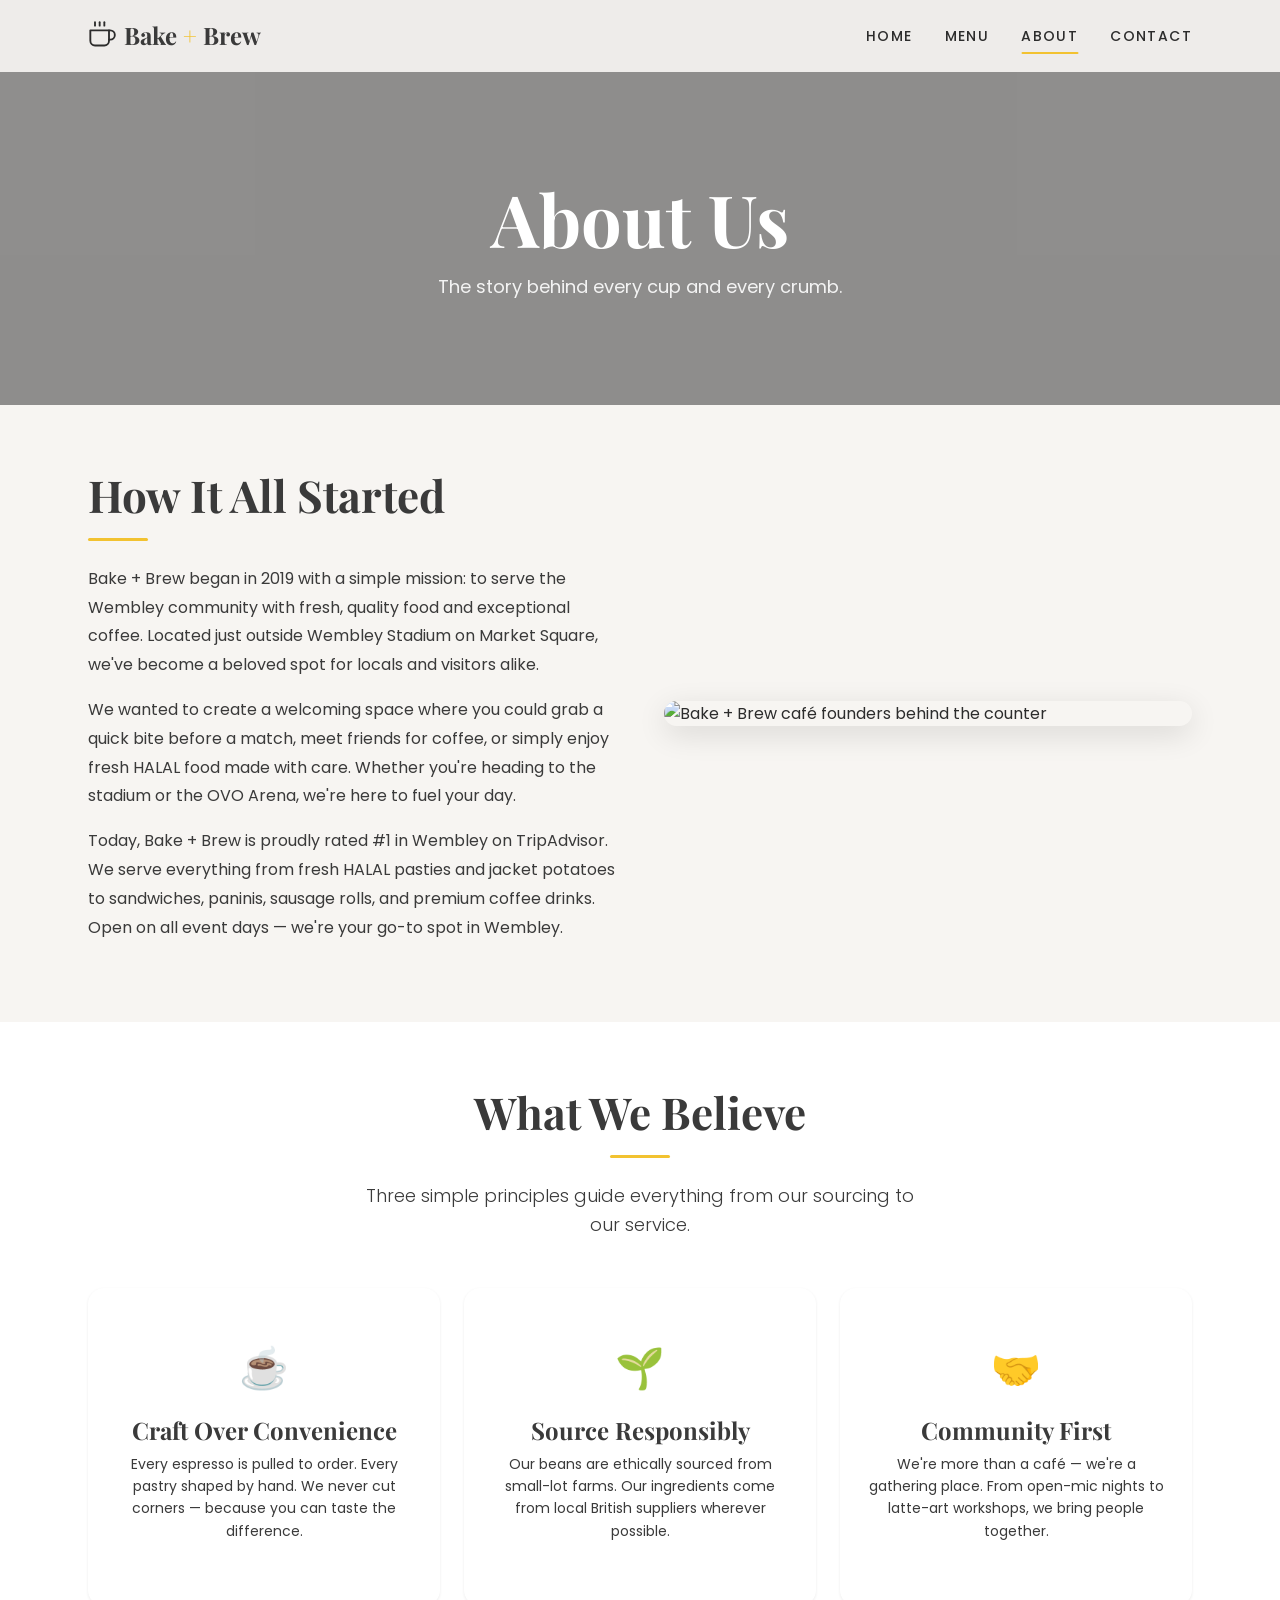
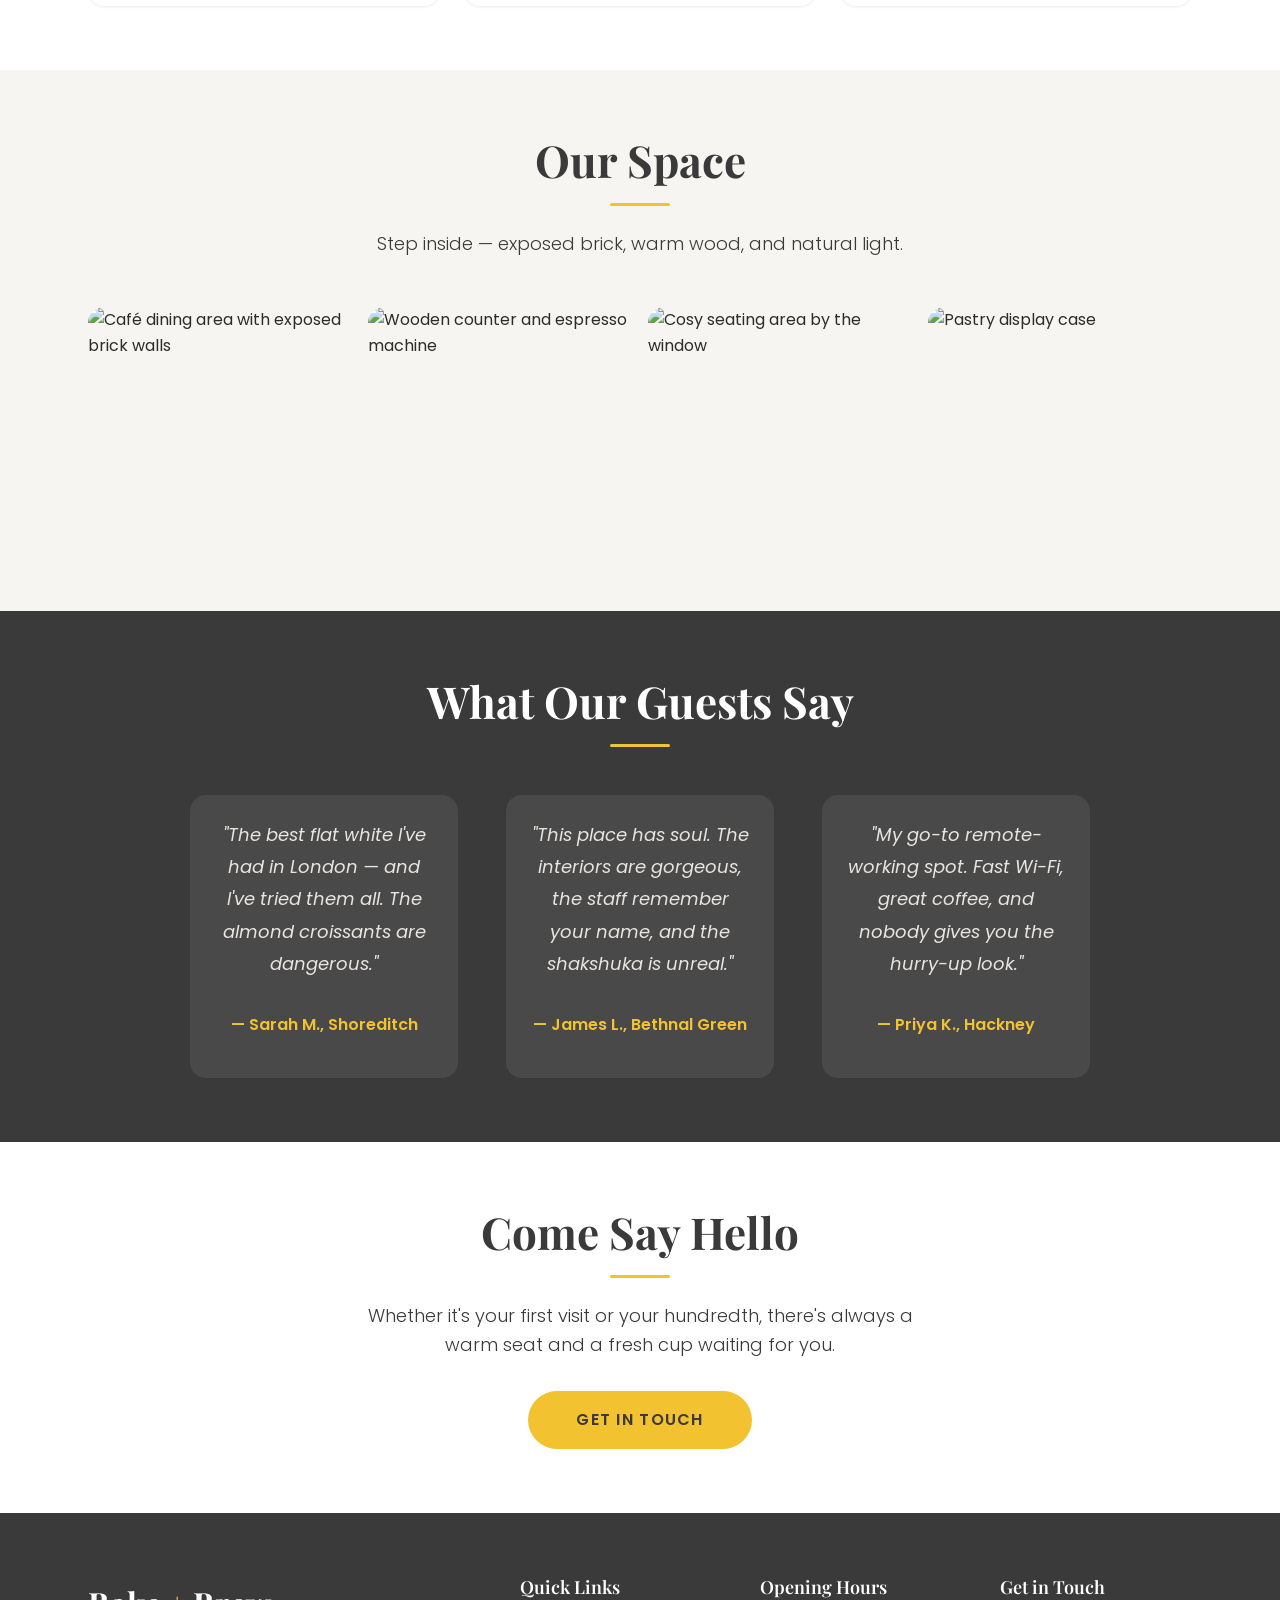
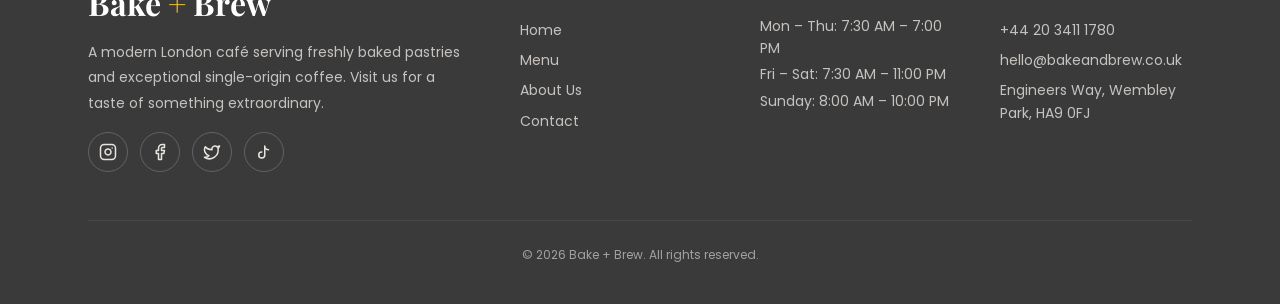
==== about.html @ 1faccddd "Initial commit: Production-ready Bake + Brew website with complete menu, branding, and logo theme" ====
<!DOCTYPE html>
<html lang="en">
<head>
  <meta charset="UTF-8" />
  <meta name="viewport" content="width=device-width, initial-scale=1.0" />

  <!-- SEO Meta -->
  <title>About | Bake + Brew — Our Story</title>
  <meta name="description" content="Learn about Bake + Brew — rated #1 in Wembley on TripAdvisor. Serving fresh HALAL food and coffee near Wembley Stadium since 2019." />

  <!-- Favicon -->
  <link rel="icon" href="images/favicon.ico" type="image/x-icon" />

  <!-- Stylesheet -->
  <link rel="stylesheet" href="css/styles.css" />
</head>

<body>

  <!-- NAVBAR -->
  <div id="navbar"></div>

  <!-- ═══════════════════════════════════════
       PAGE HERO
       ═══════════════════════════════════════ -->
  <header class="page-hero"
          style="background: url('https://images.unsplash.com/photo-1554118811-1e0d58224f24?w=1600&q=80') center/cover no-repeat;">
    <div>
      <h1>About Us</h1>
      <p>The story behind every cup and every crumb.</p>
    </div>
  </header>

  <!-- ═══════════════════════════════════════
       OUR STORY
       ═══════════════════════════════════════ -->
  <section class="section">
    <div class="container">
      <div class="about-grid">
        <div class="about-content reveal">
          <h2>How It All Started</h2>
          <div class="divider" style="margin-left:0;"></div>
          <p>
            Bake + Brew began in 2019 with a simple mission: to serve the Wembley community with fresh, quality food and exceptional coffee. Located just outside Wembley Stadium on Market Square, we've become a beloved spot for locals and visitors alike.
          </p>
          <p>
            We wanted to create a welcoming space where you could grab a quick bite before a match, meet friends for coffee, or simply enjoy fresh HALAL food made with care. Whether you're heading to the stadium or the OVO Arena, we're here to fuel your day.
          </p>
          <p>
            Today, Bake + Brew is proudly rated #1 in Wembley on TripAdvisor. We serve everything from fresh HALAL pasties and jacket potatoes to sandwiches, paninis, sausage rolls, and premium coffee drinks. Open on all event days — we're your go-to spot in Wembley.
          </p>
        </div>
        <div class="about-image reveal">
          <img src="https://images.unsplash.com/photo-1521017432531-fbd92d768814?w=800&q=80"
               alt="Bake + Brew café founders behind the counter" loading="lazy" />
        </div>
      </div>
    </div>
  </section>

  <!-- ═══════════════════════════════════════
       BRAND PHILOSOPHY
       ═══════════════════════════════════════ -->
  <section class="section section--alt">
    <div class="container">
      <div class="section__header reveal">
        <h2>What We Believe</h2>
        <div class="divider"></div>
        <p class="section__subtitle">
          Three simple principles guide everything from our sourcing to our service.
        </p>
      </div>

      <div class="values-grid">
        <div class="value-card reveal">
          <div class="value-card__icon" aria-hidden="true">☕</div>
          <h4>Craft Over Convenience</h4>
          <p>
            Every espresso is pulled to order. Every pastry shaped by hand.
            We never cut corners — because you can taste the difference.
          </p>
        </div>

        <div class="value-card reveal">
          <div class="value-card__icon" aria-hidden="true">🌱</div>
          <h4>Source Responsibly</h4>
          <p>
            Our beans are ethically sourced from small-lot farms. Our
            ingredients come from local British suppliers wherever possible.
          </p>
        </div>

        <div class="value-card reveal">
          <div class="value-card__icon" aria-hidden="true">🤝</div>
          <h4>Community First</h4>
          <p>
            We're more than a café — we're a gathering place. From open-mic
            nights to latte-art workshops, we bring people together.
          </p>
        </div>
      </div>
    </div>
  </section>

  <!-- ═══════════════════════════════════════
       INTERIOR GALLERY
       ═══════════════════════════════════════ -->
  <section class="section">
    <div class="container">
      <div class="section__header reveal">
        <h2>Our Space</h2>
        <div class="divider"></div>
        <p class="section__subtitle">
          Step inside — exposed brick, warm wood, and natural light.
        </p>
      </div>

      <div class="gallery-grid">
        <div class="gallery-item reveal">
          <img src="https://images.unsplash.com/photo-1517248135467-4c7edcad34c4?w=600&q=80"
               alt="Café dining area with exposed brick walls" loading="lazy" />
          <div class="gallery-item__overlay"><span>Dining Area</span></div>
        </div>
        <div class="gallery-item reveal">
          <img src="https://images.unsplash.com/photo-1453614512568-c4024d13c247?w=600&q=80"
               alt="Wooden counter and espresso machine" loading="lazy" />
          <div class="gallery-item__overlay"><span>The Counter</span></div>
        </div>
        <div class="gallery-item reveal">
          <img src="https://images.unsplash.com/photo-1559925393-8be0ec4767c8?w=600&q=80"
               alt="Cosy seating area by the window" loading="lazy" />
          <div class="gallery-item__overlay"><span>Window Seats</span></div>
        </div>
        <div class="gallery-item reveal">
          <img src="https://images.unsplash.com/photo-1525610553991-2bede1a236e2?w=600&q=80"
               alt="Pastry display case" loading="lazy" />
          <div class="gallery-item__overlay"><span>Pastry Case</span></div>
        </div>
      </div>
    </div>
  </section>

  <!-- ═══════════════════════════════════════
       CUSTOMER EXPERIENCE
       ═══════════════════════════════════════ -->
  <section class="section section--dark">
    <div class="container">
      <div class="section__header reveal">
        <h2>What Our Guests Say</h2>
        <div class="divider"></div>
      </div>

      <div class="featured-grid" style="max-width: 900px; margin: 0 auto;">
        <div class="card reveal" style="background: rgba(255,255,255,0.08); box-shadow: none;">
          <div class="card__body" style="text-align:center;">
            <p class="card__text" style="color: var(--clr-light-grey); font-size: var(--fs-md); font-style: italic; line-height: var(--lh-loose);">
              "The best flat white I've had in London — and I've tried them all.
              The almond croissants are dangerous."
            </p>
            <p style="color: var(--clr-accent); font-weight: var(--fw-semibold); margin-top: var(--space-md);">
              — Sarah M., Shoreditch
            </p>
          </div>
        </div>

        <div class="card reveal" style="background: rgba(255,255,255,0.08); box-shadow: none;">
          <div class="card__body" style="text-align:center;">
            <p class="card__text" style="color: var(--clr-light-grey); font-size: var(--fs-md); font-style: italic; line-height: var(--lh-loose);">
              "This place has soul. The interiors are gorgeous, the staff remember
              your name, and the shakshuka is unreal."
            </p>
            <p style="color: var(--clr-accent); font-weight: var(--fw-semibold); margin-top: var(--space-md);">
              — James L., Bethnal Green
            </p>
          </div>
        </div>

        <div class="card reveal" style="background: rgba(255,255,255,0.08); box-shadow: none;">
          <div class="card__body" style="text-align:center;">
            <p class="card__text" style="color: var(--clr-light-grey); font-size: var(--fs-md); font-style: italic; line-height: var(--lh-loose);">
              "My go-to remote-working spot. Fast Wi-Fi, great coffee,
              and nobody gives you the hurry-up look."
            </p>
            <p style="color: var(--clr-accent); font-weight: var(--fw-semibold); margin-top: var(--space-md);">
              — Priya K., Hackney
            </p>
          </div>
        </div>
      </div>
    </div>
  </section>

  <!-- ═══════════════════════════════════════
       CTA
       ═══════════════════════════════════════ -->
  <section class="section section--alt" style="text-align:center;">
    <div class="container reveal">
      <h2>Come Say Hello</h2>
      <div class="divider"></div>
      <p class="section__subtitle" style="margin-bottom: var(--space-xl);">
        Whether it's your first visit or your hundredth,
        there's always a warm seat and a fresh cup waiting for you.
      </p>
      <a href="contact.html" class="btn btn--primary btn--lg">Get In Touch</a>
    </div>
  </section>

  <!-- FOOTER -->
  <div id="footer"></div>

  <script src="js/main.js"></script>
</body>
</html>
---- css/styles.css ----
/* ============================================
   BAKE + BREW — Main Stylesheet
   ============================================
   Imports variables.css, then defines:
     1. Reset / Base
     2. Typography
     3. Layout Utilities
     4. Logo Component
     5. Navbar
     6. Hero
     7. Sections (generic)
     8. Cards
     9. Featured Items
    10. Gallery
    11. Opening Hours
    12. Location / Map
    13. About Page
    14. Menu Page
    15. Contact Page
    16. Footer
    17. Buttons & Links
    18. Form Elements
    19. Animations & Transitions
    20. Responsive — Tablet
    21. Responsive — Desktop
   ============================================ */

@import url('variables.css');

/* Google Fonts */
@import url('https://fonts.googleapis.com/css2?family=Playfair+Display:ital,wght@0,400;0,600;0,700;1,400&family=Poppins:wght@300;400;500;600;700&display=swap');

/* ──────────────────────────────────────────
   1. RESET / BASE
   ────────────────────────────────────────── */
*,
*::before,
*::after {
  margin: 0;
  padding: 0;
  box-sizing: border-box;
}

html {
  scroll-behavior: smooth;
  -webkit-text-size-adjust: 100%;
}

body {
  font-family: var(--ff-body);
  font-size: var(--fs-base);
  font-weight: var(--fw-regular);
  line-height: var(--lh-normal);
  color: var(--clr-text);
  background-color: var(--clr-bg);
  -webkit-font-smoothing: antialiased;
  -moz-osx-font-smoothing: grayscale;
  overflow-x: hidden;
}

img {
  max-width: 100%;
  height: auto;
  display: block;
}

a {
  text-decoration: none;
  color: inherit;
}

ul, ol {
  list-style: none;
}

button {
  font-family: inherit;
  cursor: pointer;
  border: none;
  background: none;
}

/* ──────────────────────────────────────────
   2. TYPOGRAPHY
   ────────────────────────────────────────── */
h1, h2, h3, h4, h5, h6 {
  font-family: var(--ff-heading);
  font-weight: var(--fw-bold);
  line-height: var(--lh-tight);
  color: var(--clr-primary);
}

h1 { font-size: var(--fs-hero); }
h2 { font-size: var(--fs-2xl); }
h3 { font-size: var(--fs-xl); }
h4 { font-size: var(--fs-lg); }

p {
  margin-bottom: var(--space-md);
}

.text-accent  { color: var(--clr-accent); }
.text-secondary { color: var(--clr-secondary); }
.text-center  { text-align: center; }
.text-uppercase { text-transform: uppercase; letter-spacing: 0.12em; }

/* ──────────────────────────────────────────
   3. LAYOUT UTILITIES
   ────────────────────────────────────────── */
.container {
  width: 100%;
  max-width: var(--max-width);
  margin: 0 auto;
  padding: 0 var(--space-lg);
}

.container--narrow {
  max-width: var(--max-width-sm);
}

.section {
  padding: var(--space-3xl) 0;
}

.section__header {
  text-align: center;
  margin-bottom: var(--space-2xl);
}

.section__header h2 {
  margin-bottom: var(--space-sm);
}

.section__subtitle {
  font-size: var(--fs-md);
  color: var(--clr-dark-grey);
  font-weight: var(--fw-light);
  max-width: 560px;
  margin: 0 auto;
}

.grid {
  display: grid;
  gap: var(--space-lg);
}

/* ──────────────────────────────────────────
   3.5. LOGO COMPONENT
   ────────────────────────────────────────── */
.logo {
  background-color: var(--clr-primary);
  padding: var(--space-2xl) var(--space-xl);
  text-align: center;
  display: flex;
  flex-direction: column;
  align-items: center;
  justify-content: center;
  gap: var(--space-md);
}

.logo__main {
  display: flex;
  align-items: center;
  justify-content: center;
  gap: 0.5em;
  flex-wrap: wrap;
}

.logo__text {
  font-family: var(--ff-heading);
  font-size: clamp(1.75rem, 4vw, 3rem);
  font-weight: 700;
  color: var(--clr-white);
  text-transform: uppercase;
  letter-spacing: 0.15em;
  line-height: 1;
}

.logo__plus {
  font-family: var(--ff-heading);
  font-size: clamp(1.75rem, 4vw, 3rem);
  font-weight: 800;
  color: var(--clr-accent);
  line-height: 1;
  padding: 0 0.2em;
}

.logo__divider {
  width: min(300px, 80%);
  height: 3px;
  background-color: var(--clr-accent);
  margin: var(--space-sm) 0;
}

.logo__subtitle {
  font-family: var(--ff-body);
  font-size: clamp(0.7rem, 1.5vw, 0.9rem);
  font-weight: 500;
  color: var(--clr-white);
  text-transform: uppercase;
  letter-spacing: 0.25em;
  line-height: 1;
}

/* ──────────────────────────────────────────
   5. NAVBAR
   ────────────────────────────────────────── */
.navbar {
  position: fixed;
  top: 0;
  left: 0;
  width: 100%;
  height: var(--nav-height);
  background: rgba(247, 245, 242, 0.92);
  backdrop-filter: blur(14px);
  -webkit-backdrop-filter: blur(14px);
  z-index: 1000;
  border-bottom: 1px solid transparent;
  transition: box-shadow var(--transition-base),
              background var(--transition-base),
              border-color var(--transition-base);
}

.navbar.scrolled {
  box-shadow: var(--shadow-md);
  background: rgba(247, 245, 242, 0.98);
  border-bottom-color: var(--clr-light-grey);
}

.navbar__inner {
  display: flex;
  align-items: center;
  justify-content: space-between;
  height: 100%;
}

/* ── Logo ────────────────────────────────── */
.navbar__logo {
  font-family: var(--ff-heading);
  font-size: var(--fs-lg);
  font-weight: var(--fw-bold);
  color: var(--clr-primary);
  display: flex;
  align-items: center;
  gap: var(--space-xs);
  transition: opacity var(--transition-fast);
}

.navbar__logo:hover {
  opacity: 0.8;
}

.navbar__logo-icon {
  color: var(--clr-secondary);
  flex-shrink: 0;
}

.navbar__logo-text {
  font-style: normal;
}

.navbar__logo-text em {
  font-style: normal;
  color: var(--clr-accent);
}

/* ── Desktop Links ───────────────────────── */
.navbar__links {
  display: none;
  gap: var(--space-xl);
  list-style: none;
  margin: 0;
  padding: 0;
}

.navbar__links a {
  font-size: var(--fs-sm);
  font-weight: var(--fw-medium);
  text-transform: uppercase;
  letter-spacing: 0.1em;
  color: var(--clr-text);
  position: relative;
  padding: var(--space-2xs) 0;
  transition: color var(--transition-fast);
}

/* Underline — expands from center on hover */
.navbar__links a::after {
  content: '';
  position: absolute;
  bottom: -4px;
  left: 50%;
  width: 0;
  height: 2px;
  background: var(--clr-accent);
  border-radius: var(--border-radius-pill);
  transform: translateX(-50%);
  transition: width var(--transition-base) cubic-bezier(0.25, 0.46, 0.45, 0.94);
}

.navbar__links a:hover,
.navbar__links a.active {
  color: var(--clr-secondary);
}

.navbar__links a:hover::after,
.navbar__links a.active::after {
  width: 100%;
}

/* ── Hamburger ───────────────────────────── */
.hamburger {
  display: flex;
  flex-direction: column;
  gap: 6px;
  padding: var(--space-xs);
  z-index: 1001;
  transition: transform var(--transition-fast);
}

.hamburger:hover {
  transform: scale(1.08);
}

.hamburger__line {
  width: 26px;
  height: 2px;
  background: var(--clr-primary);
  border-radius: 2px;
  transition: transform var(--transition-base),
              opacity var(--transition-fast),
              background var(--transition-fast);
  transform-origin: center;
}

.hamburger.open .hamburger__line {
  background: var(--clr-secondary);
}

.hamburger.open .hamburger__line:nth-child(1) {
  transform: translateY(8px) rotate(45deg);
}

.hamburger.open .hamburger__line:nth-child(2) {
  opacity: 0;
  transform: scaleX(0);
}

.hamburger.open .hamburger__line:nth-child(3) {
  transform: translateY(-8px) rotate(-45deg);
}

/* ── Mobile Menu Overlay ─────────────────── */
.mobile-menu {
  position: fixed;
  inset: 0;
  background: var(--clr-bg);
  display: flex;
  flex-direction: column;
  align-items: center;
  justify-content: center;
  gap: var(--space-xl);
  z-index: 999;
  opacity: 0;
  visibility: hidden;
  pointer-events: none;
  transition: opacity var(--transition-base),
              visibility var(--transition-base);
}

.mobile-menu.open {
  opacity: 1;
  visibility: visible;
  pointer-events: auto;
}

/* Staggered link entrance */
.mobile-menu__link {
  font-family: var(--ff-heading);
  font-size: var(--fs-2xl);
  font-weight: var(--fw-semibold);
  color: var(--clr-primary);
  position: relative;
  transform: translateY(20px);
  opacity: 0;
  transition: color var(--transition-fast),
              transform 0.4s cubic-bezier(0.34, 1.56, 0.64, 1),
              opacity 0.4s ease;
  transition-delay: calc(var(--i, 0) * 0.08s);
}

.mobile-menu.open .mobile-menu__link {
  opacity: 1;
  transform: translateY(0);
}

.mobile-menu__link::after {
  content: '';
  position: absolute;
  bottom: -4px;
  left: 50%;
  width: 0;
  height: 2px;
  background: var(--clr-accent);
  transform: translateX(-50%);
  transition: width var(--transition-base);
}

.mobile-menu__link:hover,
.mobile-menu__link.active {
  color: var(--clr-accent);
}

.mobile-menu__link:hover::after {
  width: 60%;
}

/* Small brand mark at the bottom of the overlay */
.mobile-menu__brand {
  position: absolute;
  bottom: var(--space-2xl);
  font-family: var(--ff-heading);
  font-size: var(--fs-sm);
  color: var(--clr-dark-grey);
  letter-spacing: 0.15em;
  text-transform: uppercase;
  opacity: 0;
  transition: opacity 0.5s ease 0.35s;
}

.mobile-menu.open .mobile-menu__brand {
  opacity: 0.4;
}

.mobile-menu__brand em {
  font-style: normal;
  color: var(--clr-accent);
}

/* ──────────────────────────────────────────
   6. HERO
   ────────────────────────────────────────── */
.hero {
  position: relative;
  min-height: 100vh;
  min-height: 100dvh; /* dynamic viewport for mobile */
  display: flex;
  align-items: center;
  justify-content: center;
  text-align: center;
  color: var(--clr-white);
  padding: calc(var(--nav-height) + var(--space-2xl)) var(--space-lg) var(--space-3xl);
  overflow: hidden;
}

/* ── Background image layer ──────────────── */
.hero__bg {
  position: absolute;
  inset: 0;
  z-index: 0;
}

.hero__bg-img {
  width: 100%;
  height: 100%;
  object-fit: cover;
  object-position: center;
  /* Subtle slow zoom for cinematic feel */
  animation: heroZoom 20s ease-in-out infinite alternate;
}

@keyframes heroZoom {
  from { transform: scale(1); }
  to   { transform: scale(1.08); }
}

/* ── Dark overlay for readability ────────── */
.hero__overlay {
  position: absolute;
  inset: 0;
  z-index: 1;
  background: linear-gradient(
    to bottom,
    rgba(58, 58, 58, 0.45) 0%,
    rgba(58, 58, 58, 0.65) 50%,
    rgba(58, 58, 58, 0.75) 100%
  );
}

/* ── Content ─────────────────────────────── */
.hero__content {
  position: relative;
  z-index: 2;
  max-width: 760px;
}

/* Badge / location line */
.hero__badge {
  display: inline-block;
  font-size: var(--fs-xs);
  font-weight: var(--fw-medium);
  text-transform: uppercase;
  letter-spacing: 0.2em;
  color: var(--clr-accent);
  border: 1px solid rgba(201, 162, 39, 0.4);
  padding: var(--space-2xs) var(--space-md);
  border-radius: var(--border-radius-pill);
  margin-bottom: var(--space-lg);
  opacity: 0;
  animation: fadeInUp 0.8s ease 0.2s forwards;
}

/* Brand heading */
.hero__brand {
  font-family: var(--ff-heading);
  font-size: clamp(3rem, 8vw + 0.5rem, 6rem);
  font-weight: var(--fw-bold);
  line-height: 1.05;
  color: var(--clr-white);
  margin-bottom: var(--space-md);
  opacity: 0;
  animation: fadeInUp 0.8s ease 0.4s forwards;
}

.hero__brand em {
  font-style: normal;
  color: var(--clr-accent);
}

/* Tagline */
.hero__tagline {
  font-family: var(--ff-heading);
  font-size: clamp(var(--fs-lg), 2.5vw, var(--fs-2xl));
  font-weight: var(--fw-regular);
  font-style: italic;
  line-height: var(--lh-tight);
  margin-bottom: var(--space-lg);
  color: var(--clr-white);
  opacity: 0;
  animation: fadeInUp 0.8s ease 0.6s forwards;
}

/* Sub copy */
.hero__sub {
  font-size: var(--fs-base);
  font-weight: var(--fw-light);
  line-height: var(--lh-loose);
  max-width: 520px;
  margin: 0 auto var(--space-2xl);
  opacity: 0;
  animation: fadeInUp 0.8s ease 0.8s forwards;
}

/* CTA buttons row */
.hero__cta {
  display: flex;
  flex-wrap: wrap;
  gap: var(--space-md);
  justify-content: center;
  opacity: 0;
  animation: fadeInUp 0.8s ease 1s forwards;
}

/* ── Scroll indicator ────────────────────── */
.hero__scroll {
  position: absolute;
  bottom: var(--space-xl);
  left: 50%;
  transform: translateX(-50%);
  z-index: 2;
  display: flex;
  flex-direction: column;
  align-items: center;
  gap: var(--space-xs);
  opacity: 0;
  animation: fadeIn 1s ease 1.4s forwards;
}

.hero__scroll span {
  font-size: var(--fs-xs);
  text-transform: uppercase;
  letter-spacing: 0.2em;
  color: rgba(255, 255, 255, 0.6);
}

.hero__scroll-line {
  width: 1px;
  height: 40px;
  background: linear-gradient(to bottom, var(--clr-accent), transparent);
  animation: scrollPulse 2s ease-in-out infinite;
}

@keyframes scrollPulse {
  0%, 100% { opacity: 1; transform: scaleY(1); }
  50%      { opacity: 0.4; transform: scaleY(0.6); }
}

/* ──────────────────────────────────────────
   6. SECTION VARIATIONS
   ────────────────────────────────────────── */
.section--alt {
  background: var(--clr-white);
}

.section--dark {
  background: var(--clr-primary);
  color: var(--clr-white);
}

.section--dark h2,
.section--dark h3,
.section--dark h4 {
  color: var(--clr-white);
}

.section--dark .section__subtitle {
  color: var(--clr-light-grey);
}

/* Decorative divider */
.divider {
  width: 60px;
  height: 3px;
  background: var(--clr-accent);
  margin: var(--space-md) auto var(--space-lg);
  border-radius: var(--border-radius-pill);
}

/* ──────────────────────────────────────────
   8. CARDS — Reusable menu-item card
   Structure:
     .card
       .card__image-wrapper
         img.card__image
         .card__tag          (optional category label)
       .card__body
         .card__title
         .card__text
         .card__footer
           .card__price
   ────────────────────────────────────────── */
.card {
  background: var(--clr-white);
  border-radius: var(--border-radius-lg);
  overflow: hidden;
  box-shadow: var(--shadow-sm);
  display: flex;
  flex-direction: column;
  transition: transform 0.35s cubic-bezier(0.25, 0.46, 0.45, 0.94),
              box-shadow 0.35s ease;
}

/* ── Lift + shadow on hover ──────────────── */
.card:hover {
  transform: translateY(-8px);
  box-shadow: 0 12px 36px rgba(0, 0, 0, 0.14);
}

/* ── Image wrapper (clip for zoom) ──────── */
.card__image-wrapper {
  position: relative;
  overflow: hidden;
  /* Fixed aspect ratio keeps cards uniform */
  aspect-ratio: 4 / 3;
}

.card__image {
  width: 100%;
  height: 100%;
  object-fit: cover;
  transition: transform 0.6s cubic-bezier(0.25, 0.46, 0.45, 0.94);
  will-change: transform;
}

/* ── Image zoom on hover ─────────────────── */
.card:hover .card__image {
  transform: scale(1.08);
}

/* ── Category tag overlay ─────────────────── */
.card__tag {
  position: absolute;
  top: var(--space-sm);
  left: var(--space-sm);
  background: var(--clr-secondary);
  color: var(--clr-white);
  font-size: var(--fs-xs);
  font-weight: var(--fw-semibold);
  text-transform: uppercase;
  letter-spacing: 0.1em;
  padding: var(--space-2xs) var(--space-sm);
  border-radius: var(--border-radius-pill);
  z-index: 1;
}

/* ── Card body ───────────────────────────── */
.card__body {
  padding: var(--space-lg);
  display: flex;
  flex-direction: column;
  flex: 1;  /* push footer to bottom */
}

.card__title {
  font-family: var(--ff-heading);
  font-size: var(--fs-lg);
  font-weight: var(--fw-semibold);
  margin-bottom: var(--space-xs);
  color: var(--clr-primary);
}

.card__text {
  font-size: var(--fs-sm);
  color: var(--clr-dark-grey);
  line-height: var(--lh-loose);
  flex: 1; /* fill space above price */
}

/* ── Price badge ─────────────────────────── */
.card__footer {
  display: flex;
  align-items: center;
  justify-content: space-between;
  margin-top: var(--space-md);
  padding-top: var(--space-sm);
  border-top: 1px solid var(--clr-light-grey);
}

.card__price {
  font-family: var(--ff-heading);
  font-weight: var(--fw-bold);
  color: var(--clr-secondary);
  font-size: var(--fs-md);
}

/* Optional "Order" mini-link inside footer */
.card__action {
  font-size: var(--fs-xs);
  font-weight: var(--fw-semibold);
  text-transform: uppercase;
  letter-spacing: 0.1em;
  color: var(--clr-accent);
  transition: color var(--transition-fast);
}

.card__action:hover {
  color: var(--clr-secondary);
}

/* ──────────────────────────────────────────
   9. FEATURED ITEMS
   ────────────────────────────────────────── */
.featured-grid {
  display: grid;
  grid-template-columns: repeat(auto-fill, minmax(280px, 1fr));
  gap: var(--space-xl);
}

/* ──────────────────────────────────────────
   10. GALLERY — Masonry-style grid
   ────────────────────────────────────────── */
.gallery-grid {
  display: grid;
  grid-template-columns: repeat(2, 1fr);
  grid-auto-rows: 200px;
  gap: var(--space-sm);
}

/* Span certain items for masonry feel (mobile: 2-col) */
.gallery-item--tall  { grid-row: span 2; }
.gallery-item--wide  { grid-column: span 1; } /* only spans on larger screens */

/* ── Gallery Item ────────────────────────── */
.gallery-item {
  position: relative;
  overflow: hidden;
  border-radius: var(--border-radius-lg);
  cursor: pointer;
}

.gallery-item img {
  width: 100%;
  height: 100%;
  object-fit: cover;
  transition: transform 0.6s cubic-bezier(0.25, 0.46, 0.45, 0.94),
              filter 0.4s ease;
  will-change: transform;
}

/* Image zoom + slight brightness lift on hover */
.gallery-item:hover img {
  transform: scale(1.1);
  filter: brightness(1.05);
}

/* ── Overlay ─────────────────────────────── */
.gallery-item__overlay {
  position: absolute;
  inset: 0;
  display: flex;
  flex-direction: column;
  align-items: center;
  justify-content: center;
  gap: var(--space-xs);
  background: linear-gradient(
    to top,
    rgba(58, 58, 58, 0.72) 0%,
    rgba(58, 58, 58, 0.25) 50%,
    rgba(58, 58, 58, 0.05) 100%
  );
  opacity: 0;
  transition: opacity 0.35s ease;
}

.gallery-item:hover .gallery-item__overlay {
  opacity: 1;
}

/* Inset border that animates in */
.gallery-item__overlay::before {
  content: '';
  position: absolute;
  inset: 10px;
  border: 1px solid rgba(255, 255, 255, 0.3);
  border-radius: calc(var(--border-radius-lg) - 4px);
  opacity: 0;
  transform: scale(0.94);
  transition: opacity 0.4s ease 0.08s,
              transform 0.4s cubic-bezier(0.25, 0.46, 0.45, 0.94) 0.08s;
}

.gallery-item:hover .gallery-item__overlay::before {
  opacity: 1;
  transform: scale(1);
}

/* Zoom-in icon */
.gallery-item__icon {
  width: 40px;
  height: 40px;
  border-radius: 50%;
  background: var(--clr-accent);
  display: flex;
  align-items: center;
  justify-content: center;
  color: var(--clr-primary);
  transform: translateY(12px) scale(0.8);
  opacity: 0;
  transition: opacity 0.3s ease 0.1s,
              transform 0.4s cubic-bezier(0.34, 1.56, 0.64, 1) 0.1s;
}

.gallery-item:hover .gallery-item__icon {
  opacity: 1;
  transform: translateY(0) scale(1);
}

/* Label text */
.gallery-item__label {
  color: var(--clr-white);
  font-family: var(--ff-heading);
  font-size: var(--fs-md);
  font-weight: var(--fw-semibold);
  letter-spacing: 0.03em;
  transform: translateY(10px);
  opacity: 0;
  transition: opacity 0.3s ease 0.15s,
              transform 0.4s ease 0.15s;
}

.gallery-item:hover .gallery-item__label {
  opacity: 1;
  transform: translateY(0);
}

/* Category sub-label */
.gallery-item__sub {
  color: rgba(255, 255, 255, 0.65);
  font-size: var(--fs-xs);
  text-transform: uppercase;
  letter-spacing: 0.15em;
  transform: translateY(8px);
  opacity: 0;
  transition: opacity 0.3s ease 0.22s,
              transform 0.4s ease 0.22s;
}

.gallery-item:hover .gallery-item__sub {
  opacity: 1;
  transform: translateY(0);
}

/* ──────────────────────────────────────────
   11. OPENING HOURS
   ────────────────────────────────────────── */
.hours-card {
  background: var(--clr-white);
  border-radius: var(--border-radius-lg);
  padding: var(--space-2xl);
  box-shadow: var(--shadow-md);
  max-width: 500px;
  margin: 0 auto;
}

.hours-card__row {
  display: flex;
  justify-content: space-between;
  padding: var(--space-sm) 0;
  border-bottom: 1px solid var(--clr-light-grey);
  font-size: var(--fs-sm);
}

.hours-card__row:last-child {
  border-bottom: none;
}

.hours-card__day {
  font-weight: var(--fw-medium);
}

.hours-card__time {
  color: var(--clr-secondary);
  font-weight: var(--fw-medium);
}

/* ──────────────────────────────────────────
   12. LOCATION / MAP
   ────────────────────────────────────────── */
.map-wrapper {
  border-radius: var(--border-radius-lg);
  overflow: hidden;
  box-shadow: var(--shadow-md);
}

.map-wrapper iframe {
  width: 100%;
  height: 350px;
  border: 0;
}

/* ──────────────────────────────────────────
   13. ABOUT PAGE
   ────────────────────────────────────────── */
.about-grid {
  display: grid;
  grid-template-columns: 1fr;
  gap: var(--space-2xl);
  align-items: center;
}

.about-content p {
  color: var(--clr-dark-grey);
  margin-bottom: var(--space-md);
  line-height: var(--lh-loose);
}

.about-image {
  border-radius: var(--border-radius-lg);
  overflow: hidden;
  box-shadow: var(--shadow-lg);
}

.about-image img {
  width: 100%;
  height: 100%;
  object-fit: cover;
}

.values-grid {
  display: grid;
  grid-template-columns: 1fr;
  gap: var(--space-lg);
}

.value-card {
  text-align: center;
  padding: var(--space-2xl) var(--space-lg);
  background: var(--clr-white);
  border-radius: var(--border-radius-lg);
  box-shadow: var(--shadow-sm);
  transition: transform var(--transition-base),
              box-shadow var(--transition-base);
}

.value-card:hover {
  transform: translateY(-4px);
  box-shadow: var(--shadow-md);
}

.value-card__icon {
  font-size: 2.5rem;
  margin-bottom: var(--space-md);
}

.value-card h4 {
  margin-bottom: var(--space-xs);
}

.value-card p {
  font-size: var(--fs-sm);
  color: var(--clr-dark-grey);
}

/* Page banner / hero for inner pages */
.page-hero {
  position: relative;
  min-height: 45vh;
  display: flex;
  align-items: center;
  justify-content: center;
  text-align: center;
  color: var(--clr-white);
  padding: calc(var(--nav-height) + var(--space-2xl)) var(--space-lg) var(--space-2xl);
}

.page-hero::before {
  content: '';
  position: absolute;
  inset: 0;
  background: var(--clr-overlay);
  z-index: 1;
}

.page-hero > * {
  position: relative;
  z-index: 2;
}

.page-hero h1 {
  color: var(--clr-white);
  margin-bottom: var(--space-sm);
}

.page-hero p {
  font-size: var(--fs-md);
  opacity: 0.9;
  max-width: 500px;
  margin: 0 auto;
}

/* ──────────────────────────────────────────
   14. MENU PAGE
   ────────────────────────────────────────── */
.menu-category {
  margin-bottom: var(--space-3xl);
}

.menu-category__title {
  font-family: var(--ff-heading);
  font-size: var(--fs-xl);
  font-weight: var(--fw-bold);
  margin-bottom: var(--space-lg);
  padding-bottom: var(--space-sm);
  border-bottom: 2px solid var(--clr-accent);
  display: inline-block;
}

.menu-grid {
  display: grid;
  grid-template-columns: 1fr;
  gap: var(--space-md);
}

.menu-item {
  background: var(--clr-white);
  border-radius: var(--border-radius);
  padding: var(--space-lg);
  display: flex;
  justify-content: space-between;
  align-items: flex-start;
  gap: var(--space-md);
  box-shadow: var(--shadow-sm);
  transition: transform var(--transition-fast),
              box-shadow var(--transition-fast);
}

.menu-item:hover {
  transform: translateX(4px);
  box-shadow: var(--shadow-md);
}

.menu-item__info {
  flex: 1;
}

.menu-item__name {
  font-family: var(--ff-heading);
  font-size: var(--fs-md);
  font-weight: var(--fw-semibold);
  margin-bottom: var(--space-2xs);
}

.menu-item__desc {
  font-size: var(--fs-sm);
  color: var(--clr-dark-grey);
  line-height: var(--lh-normal);
}

.menu-item__price {
  font-weight: var(--fw-bold);
  color: var(--clr-secondary);
  font-size: var(--fs-md);
  white-space: nowrap;
}

/* Menu filter tabs */
.menu-tabs {
  display: flex;
  flex-wrap: wrap;
  gap: var(--space-xs);
  justify-content: center;
  margin-bottom: var(--space-2xl);
}

.menu-tab {
  padding: var(--space-xs) var(--space-lg);
  border-radius: var(--border-radius-pill);
  font-size: var(--fs-sm);
  font-weight: var(--fw-medium);
  border: 2px solid var(--clr-light-grey);
  color: var(--clr-text);
  transition: all var(--transition-fast);
}

.menu-tab:hover,
.menu-tab.active {
  background: var(--clr-secondary);
  color: var(--clr-white);
  border-color: var(--clr-secondary);
}

/* ──────────────────────────────────────────
   15. CONTACT PAGE
   ────────────────────────────────────────── */
.contact-grid {
  display: grid;
  grid-template-columns: 1fr;
  gap: var(--space-2xl);
}

.contact-form {
  background: var(--clr-white);
  padding: var(--space-2xl);
  border-radius: var(--border-radius-lg);
  box-shadow: var(--shadow-md);
}

.form-group {
  margin-bottom: var(--space-lg);
}

.form-group label {
  display: block;
  font-size: var(--fs-sm);
  font-weight: var(--fw-medium);
  margin-bottom: var(--space-xs);
  color: var(--clr-primary);
}

.form-group input,
.form-group textarea {
  width: 100%;
  padding: var(--space-sm) var(--space-md);
  border: 2px solid var(--clr-light-grey);
  border-radius: var(--border-radius);
  font-family: var(--ff-body);
  font-size: var(--fs-base);
  color: var(--clr-text);
  background: var(--clr-bg);
  transition: border-color var(--transition-fast),
              box-shadow var(--transition-fast);
}

.form-group input:focus,
.form-group textarea:focus {
  outline: none;
  border-color: var(--clr-accent);
  box-shadow: 0 0 0 3px rgba(201, 162, 39, 0.15);
}

.form-group input.error,
.form-group textarea.error {
  border-color: #e74c3c;
}

.form-group .error-message {
  color: #e74c3c;
  font-size: var(--fs-xs);
  margin-top: var(--space-2xs);
  display: none;
}

.form-group input.error ~ .error-message,
.form-group textarea.error ~ .error-message {
  display: block;
}

.form-group textarea {
  min-height: 150px;
  resize: vertical;
}

.form-success {
  display: none;
  text-align: center;
  padding: var(--space-2xl);
}

.form-success.show {
  display: block;
  animation: fadeInUp 0.5s ease forwards;
}

.form-success__icon {
  font-size: 3rem;
  margin-bottom: var(--space-md);
}

.form-success h3 {
  margin-bottom: var(--space-sm);
}

.contact-info {
  display: flex;
  flex-direction: column;
  gap: var(--space-lg);
}

.contact-info-item {
  display: flex;
  align-items: flex-start;
  gap: var(--space-md);
  padding: var(--space-lg);
  background: var(--clr-white);
  border-radius: var(--border-radius);
  box-shadow: var(--shadow-sm);
}

.contact-info-item__icon {
  width: 48px;
  height: 48px;
  background: var(--clr-secondary);
  color: var(--clr-white);
  border-radius: 50%;
  display: flex;
  align-items: center;
  justify-content: center;
  font-size: var(--fs-lg);
  flex-shrink: 0;
}

.contact-info-item h4 {
  font-size: var(--fs-base);
  margin-bottom: var(--space-2xs);
}

.contact-info-item p,
.contact-info-item a {
  font-size: var(--fs-sm);
  color: var(--clr-dark-grey);
}

.contact-info-item a:hover {
  color: var(--clr-accent);
}

/* ──────────────────────────────────────────
   16. FOOTER
   ────────────────────────────────────────── */
.footer {
  background: var(--clr-primary);
  color: var(--clr-light-grey);
  padding: var(--space-3xl) 0 var(--space-lg);
}

.footer__grid {
  display: grid;
  grid-template-columns: 1fr;
  gap: var(--space-2xl);
  margin-bottom: var(--space-2xl);
}

.footer__brand {
  font-family: var(--ff-heading);
  font-size: var(--fs-xl);
  font-weight: var(--fw-bold);
  color: var(--clr-white);
  margin-bottom: var(--space-sm);
}

.footer__brand span {
  color: var(--clr-accent);
}

.footer__desc {
  font-size: var(--fs-sm);
  line-height: var(--lh-loose);
  color: var(--clr-light-grey);
  opacity: 0.8;
}

.footer__heading {
  font-family: var(--ff-heading);
  font-size: var(--fs-md);
  font-weight: var(--fw-semibold);
  color: var(--clr-white);
  margin-bottom: var(--space-md);
}

.footer__links a {
  display: block;
  font-size: var(--fs-sm);
  color: var(--clr-light-grey);
  padding: var(--space-2xs) 0;
  transition: color var(--transition-fast);
  opacity: 0.8;
}

.footer__links a:hover {
  color: var(--clr-accent);
  opacity: 1;
}

.footer__hours p {
  font-size: var(--fs-sm);
  margin-bottom: var(--space-2xs);
  opacity: 0.8;
}

.social-links {
  display: flex;
  gap: var(--space-sm);
  margin-top: var(--space-md);
}

.social-link {
  width: 40px;
  height: 40px;
  border-radius: 50%;
  border: 1px solid rgba(255, 255, 255, 0.2);
  display: flex;
  align-items: center;
  justify-content: center;
  color: var(--clr-light-grey);
  font-size: var(--fs-md);
  transition: all var(--transition-fast);
}

.social-link:hover {
  background: var(--clr-accent);
  border-color: var(--clr-accent);
  color: var(--clr-primary);
}

.footer__bottom {
  border-top: 1px solid rgba(255, 255, 255, 0.1);
  padding-top: var(--space-lg);
  text-align: center;
  font-size: var(--fs-xs);
  opacity: 0.6;
}

/* ──────────────────────────────────────────
   17. BUTTONS & LINKS
   ────────────────────────────────────────── */
.btn {
  display: inline-flex;
  align-items: center;
  justify-content: center;
  gap: var(--space-xs);
  padding: var(--space-sm) var(--space-xl);
  font-family: var(--ff-body);
  font-size: var(--fs-sm);
  font-weight: var(--fw-semibold);
  text-transform: uppercase;
  letter-spacing: 0.08em;
  border-radius: var(--border-radius-pill);
  transition: all var(--transition-base);
  cursor: pointer;
}

.btn--primary {
  background: var(--clr-accent);
  color: var(--clr-primary);
}

.btn--primary:hover {
  background: #e0b820;
  box-shadow: var(--shadow-md);
  transform: translateY(-2px);
}

.btn--secondary {
  background: var(--clr-secondary);
  color: var(--clr-white);
}

.btn--secondary:hover {
  background: var(--clr-secondary);
  opacity: 0.8;
  box-shadow: var(--shadow-md);
  transform: translateY(-2px);
}

.btn--outline {
  background: transparent;
  color: var(--clr-white);
  border: 2px solid var(--clr-white);
}

.btn--outline:hover {
  background: var(--clr-white);
  color: var(--clr-primary);
}

.btn--dark {
  background: var(--clr-primary);
  color: var(--clr-white);
}

.btn--dark:hover {
  background: #333;
  box-shadow: var(--shadow-md);
  transform: translateY(-2px);
}

.btn--lg {
  padding: var(--space-md) var(--space-2xl);
  font-size: var(--fs-base);
}

/* ──────────────────────────────────────────
   18. CONTACT PREVIEW (homepage)
   ────────────────────────────────────────── */
.contact-preview {
  display: flex;
  flex-wrap: wrap;
  gap: var(--space-xl);
  justify-content: center;
}

.contact-preview__item {
  display: flex;
  align-items: center;
  gap: var(--space-sm);
  font-size: var(--fs-sm);
}

.contact-preview__icon {
  width: 44px;
  height: 44px;
  background: var(--clr-accent);
  color: var(--clr-primary);
  border-radius: 50%;
  display: flex;
  align-items: center;
  justify-content: center;
  font-size: var(--fs-md);
  flex-shrink: 0;
}

/* ──────────────────────────────────────────
   19. ANIMATIONS
   ────────────────────────────────────────── */
@keyframes fadeInUp {
  from {
    opacity: 0;
    transform: translateY(30px);
  }
  to {
    opacity: 1;
    transform: translateY(0);
  }
}

@keyframes fadeIn {
  from { opacity: 0; }
  to   { opacity: 1; }
}

/* Scroll-triggered reveal */
.reveal {
  opacity: 0;
  transform: translateY(40px);
  transition: opacity 0.7s ease, transform 0.7s ease;
}

.reveal.visible {
  opacity: 1;
  transform: translateY(0);
}

/* ──────────────────────────────────────────
   20. RESPONSIVE — TABLET  (≥ 600px)
   ────────────────────────────────────────── */
@media (min-width: 600px) {
  .featured-grid {
    grid-template-columns: repeat(2, 1fr);
    gap: var(--space-xl);
  }

  .gallery-grid {
    grid-template-columns: repeat(2, 1fr);
    grid-auto-rows: 220px;
    gap: var(--space-md);
  }

  .gallery-item--wide {
    grid-column: span 2;
  }

  .menu-grid {
    grid-template-columns: repeat(2, 1fr);
  }

  .values-grid {
    grid-template-columns: repeat(2, 1fr);
  }

  .contact-grid {
    grid-template-columns: 1fr;
  }

  .footer__grid {
    grid-template-columns: repeat(2, 1fr);
  }
}

/* ──────────────────────────────────────────
   21. RESPONSIVE — DESKTOP  (≥ 900px)
   ────────────────────────────────────────── */
@media (min-width: 900px) {
  .navbar__links {
    display: flex;
  }

  .hamburger {
    display: none;
  }

  .featured-grid {
    grid-template-columns: repeat(3, 1fr);
    gap: var(--space-2xl);
  }

  .gallery-grid {
    grid-template-columns: repeat(4, 1fr);
    grid-auto-rows: 240px;
    gap: var(--space-md);
  }

  .gallery-item--wide {
    grid-column: span 2;
  }

  .about-grid {
    grid-template-columns: 1fr 1fr;
  }

  .menu-grid {
    grid-template-columns: repeat(2, 1fr);
  }

  .values-grid {
    grid-template-columns: repeat(3, 1fr);
  }

  .contact-grid {
    grid-template-columns: 1fr 1fr;
  }

  .footer__grid {
    grid-template-columns: 2fr 1fr 1fr 1fr;
  }

  .map-wrapper iframe {
    height: 450px;
  }
}

/* ──────────────────────────────────────────
   21. RESPONSIVE — LARGE  (≥ 1200px)
   ────────────────────────────────────────── */
@media (min-width: 1200px) {
  .container {
    padding: 0 var(--space-2xl);
  }
}

/* ──────────────────────────────────────────
   PRINT STYLES
   ────────────────────────────────────────── */
@media print {
  .navbar,
  .footer,
  .hamburger,
  .mobile-menu {
    display: none !important;
  }

  body {
    color: #000;
    background: #fff;
  }
}
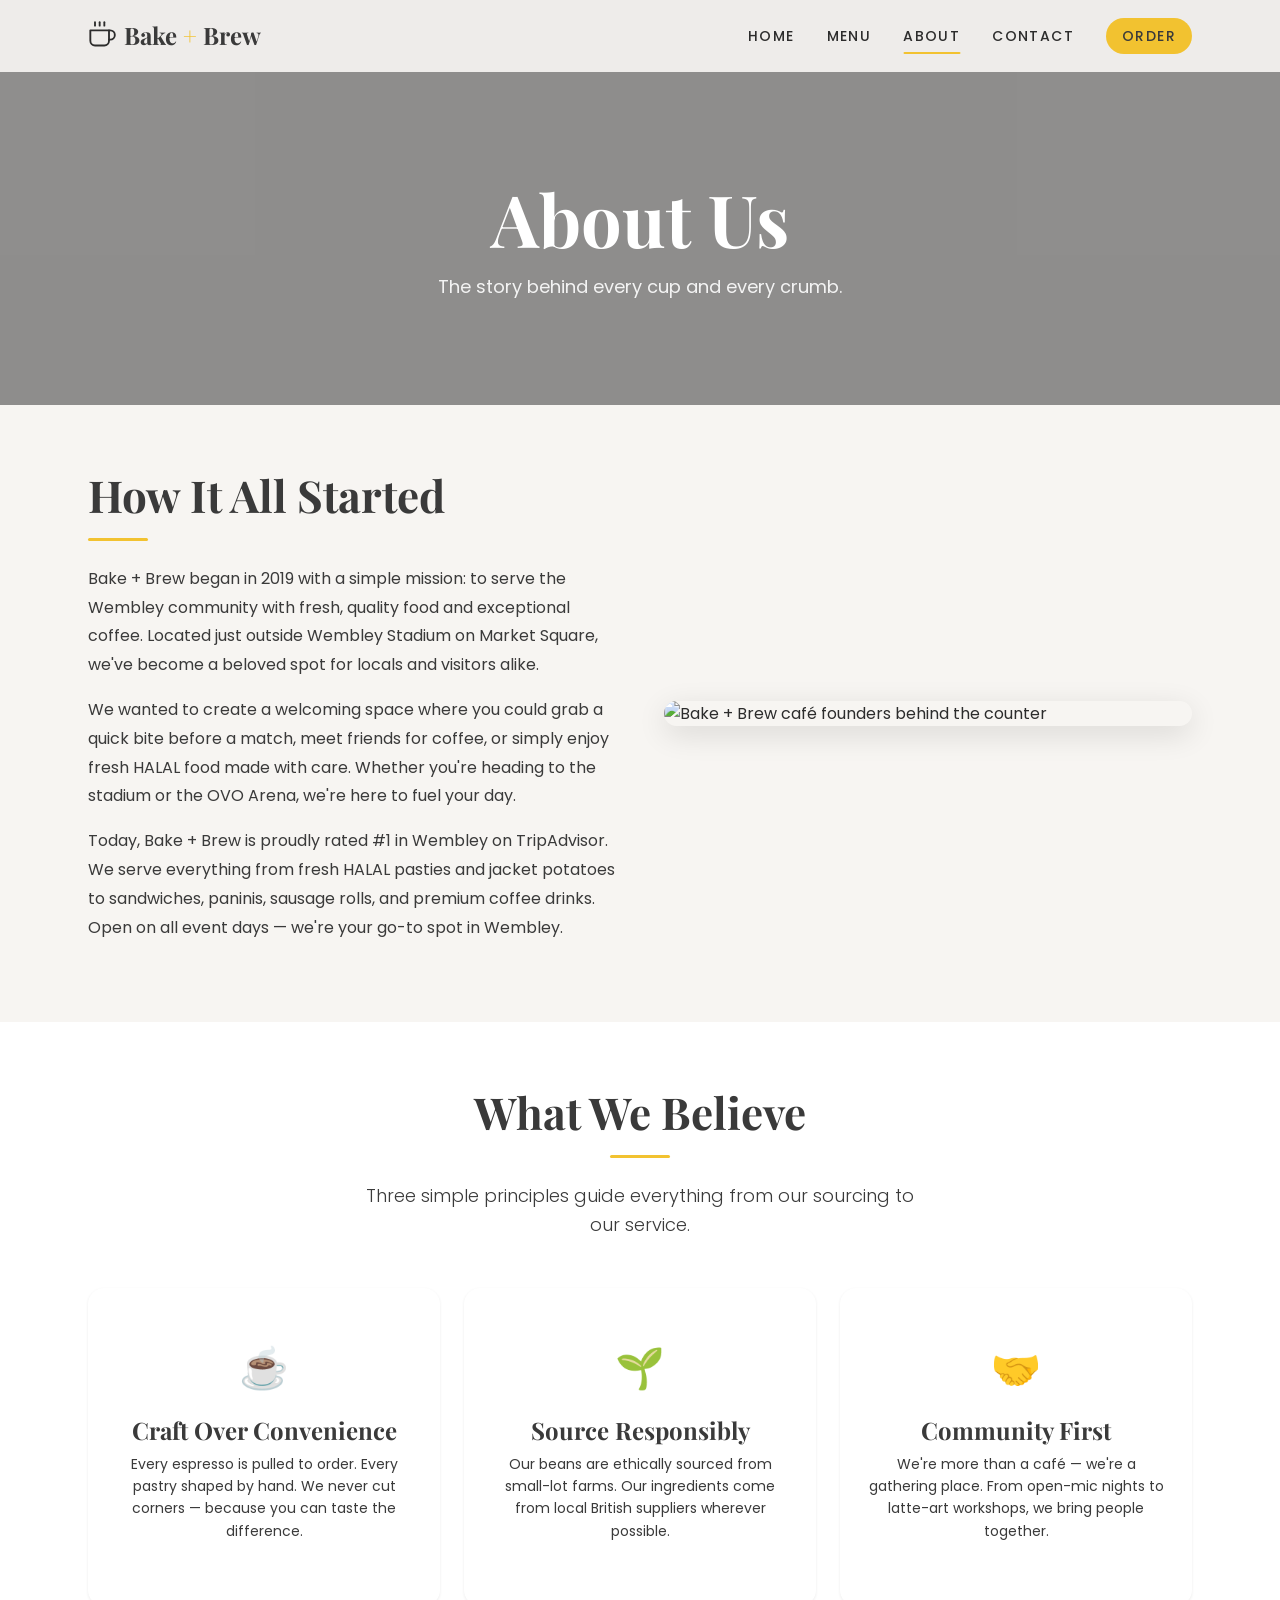
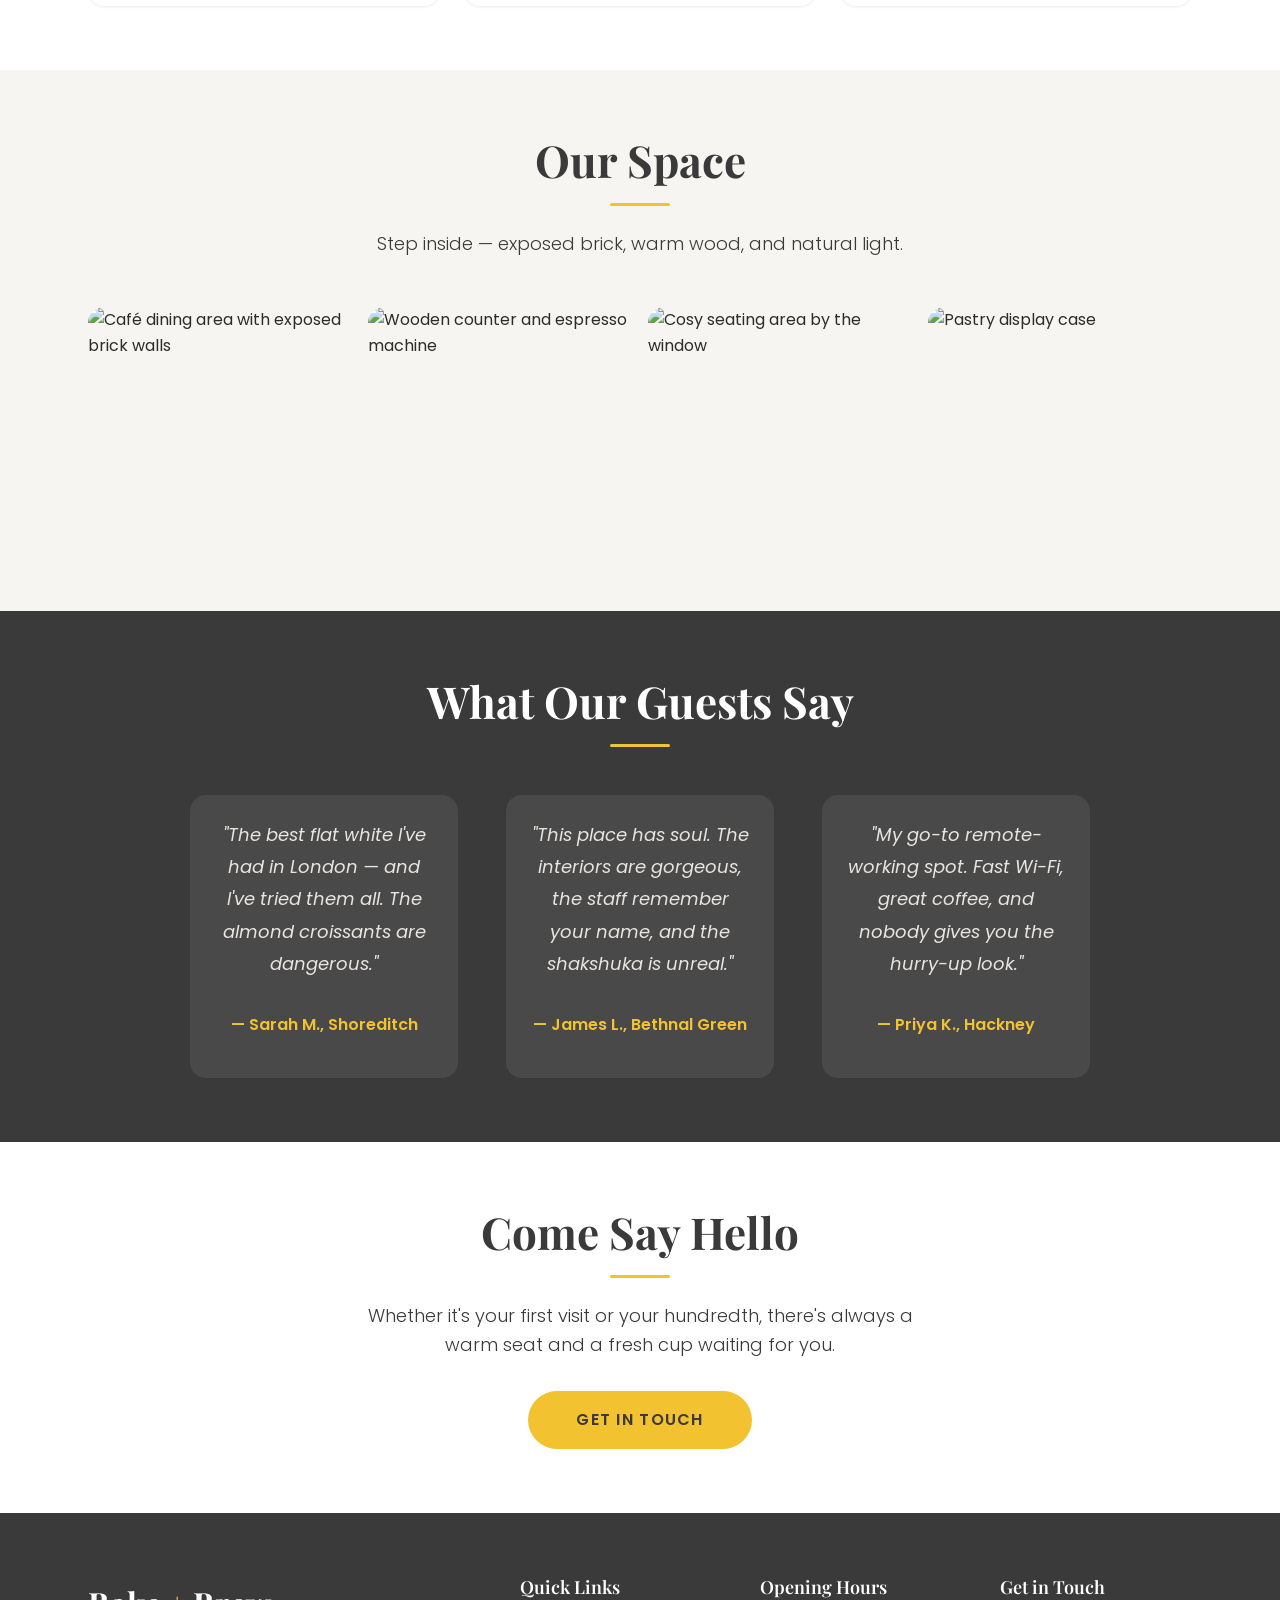
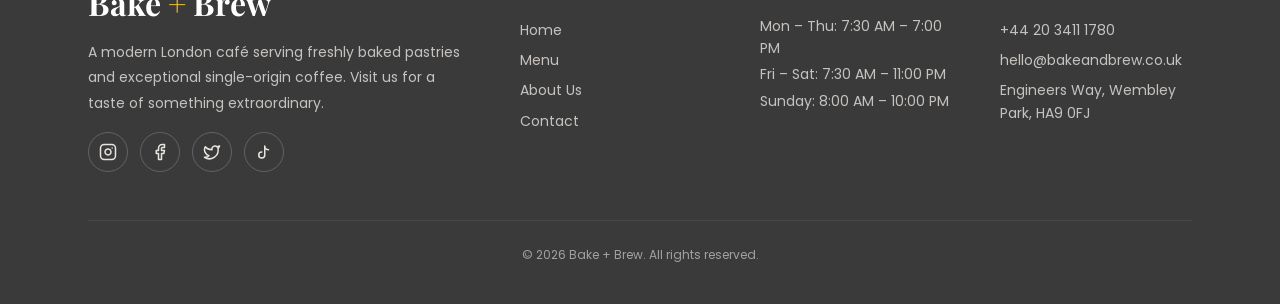
==== commit 0f37e6cd: "Sync site updates: menu cleanup, order button, favicon, gallery update, and featured fixes" ====
--- a/about.html
+++ b/about.html
@@ -9,7 +9,7 @@
   <meta name="description" content="Learn about Bake + Brew — rated #1 in Wembley on TripAdvisor. Serving fresh HALAL food and coffee near Wembley Stadium since 2019." />
 
   <!-- Favicon -->
-  <link rel="icon" href="images/favicon.ico" type="image/x-icon" />
+  <link rel="icon" href="images/favicon.svg" type="image/svg+xml" />
 
   <!-- Stylesheet -->
   <link rel="stylesheet" href="css/styles.css" />
--- a/css/styles.css
+++ b/css/styles.css
@@ -308,6 +308,23 @@
   width: 100%;
 }
 
+.navbar__links a.navbar__order-btn {
+  background: var(--clr-accent);
+  color: var(--clr-primary);
+  padding: var(--space-xs) var(--space-md);
+  border-radius: var(--border-radius-pill);
+}
+
+.navbar__links a.navbar__order-btn::after {
+  display: none;
+}
+
+.navbar__links a.navbar__order-btn:hover {
+  color: var(--clr-primary);
+  transform: translateY(-1px);
+  box-shadow: var(--shadow-sm);
+}
+
 /* ── Hamburger ───────────────────────────── */
 .hamburger {
   display: flex;
@@ -413,6 +430,22 @@
 
 .mobile-menu__link:hover::after {
   width: 60%;
+}
+
+.mobile-menu__order-btn {
+  margin-top: var(--space-sm);
+  background: var(--clr-accent);
+  color: var(--clr-primary);
+  padding: var(--space-sm) var(--space-lg);
+  border-radius: var(--border-radius-pill);
+}
+
+.mobile-menu__order-btn::after {
+  display: none;
+}
+
+.mobile-menu__order-btn:hover {
+  color: var(--clr-primary);
 }
 
 /* Small brand mark at the bottom of the overlay */
@@ -525,6 +558,8 @@
 .hero__brand em {
   font-style: normal;
   color: var(--clr-accent);
+  display: inline-block;
+  animation: plusRotate 5s ease-in-out 1 forwards;
 }
 
 /* Tagline */
@@ -593,6 +628,12 @@
 @keyframes scrollPulse {
   0%, 100% { opacity: 1; transform: scaleY(1); }
   50%      { opacity: 0.4; transform: scaleY(0.6); }
+}
+
+@keyframes plusRotate {
+  0%   { transform: rotate(0deg); }
+  70%  { transform: rotate(360deg); }
+  100% { transform: rotate(0deg); }
 }
 
 /* ──────────────────────────────────────────
